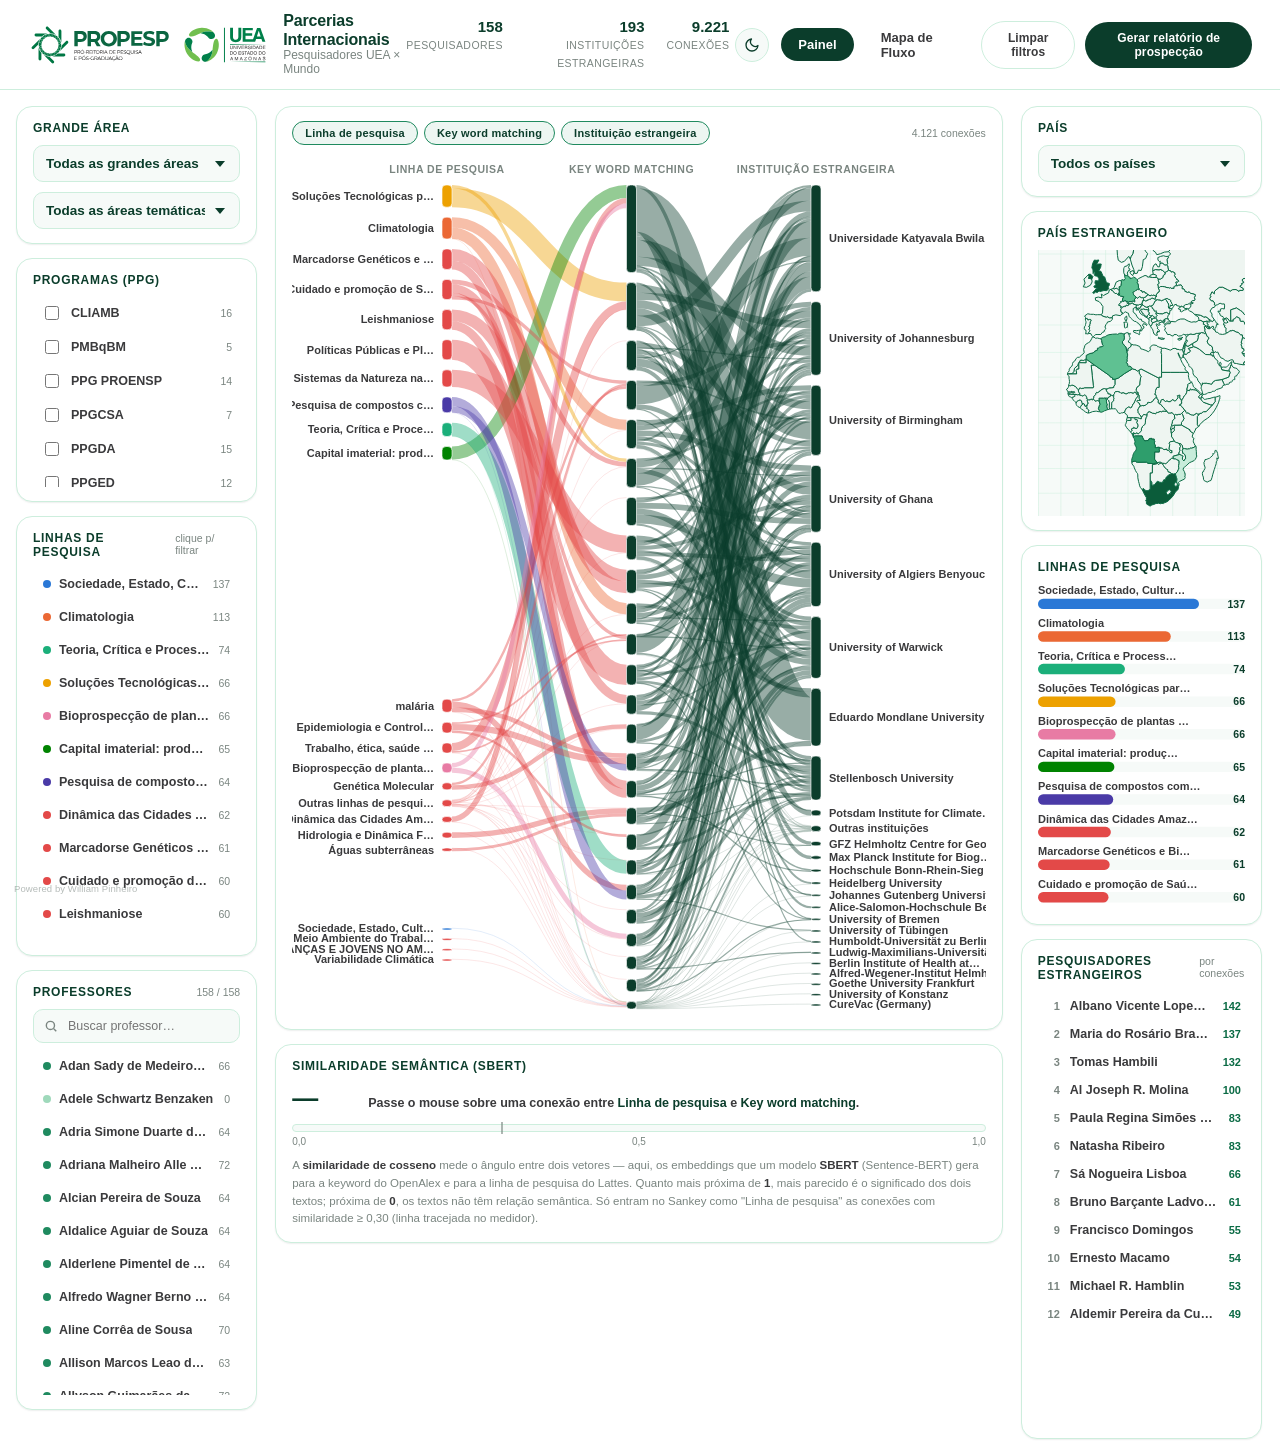
==== docs/index.html @ 42481f4f "Fix report generation popup blocking and UK country map highlighting The report button opened its ta" ====
<!doctype html>
<html lang="pt-BR">
<head>
<meta charset="utf-8" />
<meta name="viewport" content="width=device-width, initial-scale=1" />
<script>(function(){var t=localStorage.getItem('gerbras-theme');if(t==='dark'||t==='light')document.documentElement.setAttribute('data-theme',t);})();</script>
<title>PROPESP · Parcerias Internacionais UEA</title>
<link rel="stylesheet" href="css/style.css?v=12" />
</head>
<body>

<header class="topbar">
  <div class="topbar__brand">
    <img src="image/propespuea.svg" alt="PROPESP UEA" class="topbar__logo" />
    <div class="topbar__title">
      <strong>Parcerias Internacionais</strong>
      <span>Pesquisadores UEA × Mundo</span>
    </div>
  </div>

  <div class="topbar__stats" id="topbar-stats"></div>

  <nav class="topbar__nav">
    <button type="button" id="theme-toggle" class="theme-toggle" aria-label="Alternar tema">
      <svg class="icon-sun" viewBox="0 0 24 24" fill="none" stroke="currentColor" stroke-width="2" stroke-linecap="round"><circle cx="12" cy="12" r="4"/><path d="M12 2v2M12 20v2M4.93 4.93l1.41 1.41M17.66 17.66l1.41 1.41M2 12h2M20 12h2M4.93 19.07l1.41-1.41M17.66 6.34l1.41-1.41"/></svg>
      <svg class="icon-moon" viewBox="0 0 24 24" fill="none" stroke="currentColor" stroke-width="2" stroke-linecap="round" stroke-linejoin="round"><path d="M21 12.79A9 9 0 1111.21 3 7 7 0 0021 12.79z"/></svg>
    </button>
    <a href="index.html" class="topbar__link is-active">Painel</a>
    <a href="flowmap.html" class="topbar__link">Mapa de Fluxo</a>
    <button class="btn btn--ghost" id="btn-clear-filters" style="margin-left:4px;">Limpar filtros</button>
    <button class="btn" id="btn-report">Gerar relatório de prospecção</button>
  </nav>
</header>

<main class="layout">

  <!-- ===================== Coluna 1 — filtros ===================== -->
  <section class="col col--left">

    <div class="panel">
      <div class="panel__header"><span class="panel__title">Grande Área</span></div>
      <div class="field">
        <select id="filter-grande-area" class="dropdown">
          <option value="">Todas as grandes áreas</option>
        </select>
      </div>
      <div class="field" style="margin-top:10px;">
        <select id="filter-area" class="dropdown">
          <option value="">Todas as áreas temáticas</option>
        </select>
      </div>
    </div>

    <div class="panel">
      <div class="panel__header">
        <span class="panel__title">Programas (PPG)</span>
        <span class="panel__hint" id="ppg-count-hint"></span>
      </div>
      <div class="checklist" id="filter-ppg-list"></div>
    </div>

    <div class="panel panel--grow" style="height:440px;">
      <div class="panel__header">
        <span class="panel__title">Linhas de pesquisa</span>
        <span class="panel__hint">clique p/ filtrar</span>
      </div>
      <div class="panel__body">
        <div class="picklist" id="linhas-list"></div>
      </div>
    </div>

    <div class="panel panel--grow" style="height:440px;">
      <div class="panel__header">
        <span class="panel__title">Professores</span>
        <span class="panel__hint" id="prof-count-hint"></span>
      </div>
      <div class="panel__body">
        <div class="search-box">
          <svg width="14" height="14" viewBox="0 0 24 24" fill="none" stroke="currentColor" stroke-width="2.4"><circle cx="11" cy="11" r="7"/><path d="M21 21l-4.3-4.3"/></svg>
          <input type="text" id="prof-search" placeholder="Buscar professor…" />
        </div>
        <div class="picklist" id="prof-list"></div>
      </div>
    </div>

  </section>

  <!-- ===================== Coluna 2 — Sankey ===================== -->
  <section class="col col--center">
    <div class="panel panel--grow">
      <div class="panel__header">
        <div class="sankey-toolbar" id="sankey-col-toggles"></div>
        <span class="panel__hint" id="sankey-hint"></span>
      </div>
      <div class="panel__body" id="sankey-chart"></div>
    </div>

    <div class="panel" id="sbert-card">
      <div class="panel__header">
        <span class="panel__title">Similaridade semântica (SBERT)</span>
        <span class="panel__hint" id="sbert-hint"></span>
      </div>
      <div class="sbert-body">
        <div class="sbert-readout">
          <div class="sbert-score" id="sbert-score">—</div>
          <div class="sbert-pair" id="sbert-pair">Passe o mouse sobre uma conexão entre Linha de pesquisa e Key word matching.</div>
        </div>
        <div class="sbert-gauge">
          <div class="sbert-gauge__track">
            <div class="sbert-gauge__fill" id="sbert-fill"></div>
            <div class="sbert-gauge__threshold" title="Limiar mínimo usado no matching (0,30)"></div>
          </div>
          <div class="sbert-gauge__scale"><span>0,0</span><span>0,5</span><span>1,0</span></div>
        </div>
        <p class="sbert-desc">
          A <b>similaridade de cosseno</b> mede o ângulo entre dois vetores — aqui, os
          embeddings que um modelo <b>SBERT</b> (Sentence-BERT) gera para a keyword do
          OpenAlex e para a linha de pesquisa do Lattes. Quanto mais próxima de
          <b>1</b>, mais parecido é o significado dos dois textos; próxima de <b>0</b>,
          os textos não têm relação semântica. Só entram no Sankey como "Linha de
          pesquisa" as conexões com similaridade ≥ 0,30 (linha tracejada no medidor).
        </p>
      </div>
    </div>
  </section>

  <!-- ===================== Coluna 3 — visão geral ===================== -->
  <section class="col col--right">

    <div class="panel">
      <div class="panel__header"><span class="panel__title">País</span></div>
      <div class="field">
        <select id="filter-pais" class="dropdown">
          <option value="">Todos os países</option>
        </select>
      </div>
    </div>

    <div class="panel" style="height:320px; display:flex; flex-direction:column;">
      <div class="panel__header"><span class="panel__title">País estrangeiro</span></div>
      <div class="panel__body" id="map-chart" style="flex:1; min-height:0;"></div>
    </div>

    <div class="panel" style="height:380px; display:flex; flex-direction:column;">
      <div class="panel__header"><span class="panel__title">Linhas de pesquisa</span></div>
      <div class="panel__body" id="bar-chart" style="flex:1; min-height:0;"></div>
    </div>

    <div class="panel panel--grow" style="height:500px;">
      <div class="panel__header">
        <span class="panel__title">Pesquisadores estrangeiros</span>
        <span class="panel__hint">por conexões</span>
      </div>
      <div class="panel__body" id="foreign-ranking"></div>
    </div>

  </section>

</main>

<footer class="site-credit">Powered by William Pinheiro</footer>

<script src="lib/d3.v7.min.js"></script>
<script src="lib/d3-sankey.min.js"></script>
<script src="lib/topojson-client.min.js"></script>
<script src="js/common.js?v=12"></script>
<script src="js/charts.js?v=13"></script>
<script src="js/report.js?v=13"></script>
<script src="js/page1.js?v=13"></script>
</body>
</html>
---- docs/css/style.css ----
/* ==========================================================================
   GERBRAS · Design system — estética clara, bordas finas verdes, motion Apple
   ========================================================================== */

:root {
  color-scheme: light;

  /* superfícies */
  --surface-page: #ffffff;
  --surface-panel: #ffffff;
  --surface-alt: #f6faf8;
  --surface-hover: #eef8f2;

  /* tinta / texto */
  --ink-primary: #0b3d2b;      /* verde escuro — títulos, valores em destaque */
  --ink-secondary: #3a3a3c;    /* cinza escuro — corpo de texto */
  --ink-muted: #7a8580;        /* cinza médio — legendas, eixos, metadados */
  --ink-on-accent: #ffffff;

  /* bordas */
  --border-hairline: #cdeedd;  /* verde claro, fino */
  --border-strong: #9fd9bb;

  /* acento interativo */
  --accent: #1f8a5f;
  --accent-strong: #0b6b45;
  --accent-wash: rgba(31, 138, 95, 0.08);

  /* paleta categórica (linhas de pesquisa) — validada scripts/validate_palette.js */
  --cat-1: #2a78d6; /* azul */
  --cat-2: #eb6834; /* laranja */
  --cat-3: #1baf7a; /* água */
  --cat-4: #eda100; /* amarelo */
  --cat-5: #e87ba4; /* magenta */
  --cat-6: #008300; /* verde */
  --cat-7: #4a3aa7; /* violeta */
  --cat-8: #e34948; /* vermelho — reservado p/ bucket "Outras" */

  /* geometria */
  --radius-sm: 10px;
  --radius-md: 16px;
  --radius-lg: 22px;
  --radius-pill: 999px;

  /* sombra sutil */
  --shadow-sm: 0 1px 2px rgba(11, 61, 43, 0.05), 0 1px 1px rgba(11, 61, 43, 0.03);
  --shadow-md: 0 8px 24px rgba(11, 61, 43, 0.08);
  --shadow-lift: 0 12px 32px rgba(11, 61, 43, 0.14);

  /* motion — curva estilo Apple */
  --ease: cubic-bezier(0.32, 0.72, 0, 1);
  --dur-fast: 160ms;
  --dur-mid: 280ms;
  --dur-slow: 480ms;

  --font: -apple-system, BlinkMacSystemFont, "SF Pro Display", "SF Pro Text",
    "Segoe UI", "Helvetica Neue", Arial, sans-serif;

  --topbar-h: 10vh;

  /* mapas/gráficos — cromo neutro (lido pelo JS via getComputedStyle) */
  --chart-map-fill: #eef5f1;
  --chart-map-border: #0b6b45; /* alto contraste c/ o fill p/ projeção (datashow) */
  --chart-node-neutral: #0b3d2b;
  --chart-seq-1: #eaf7f0; --chart-seq-2: #c7ecda; --chart-seq-3: #96dab9;
  --chart-seq-4: #5fc192; --chart-seq-5: #2e9e6c; --chart-seq-6: #0f7a4d; --chart-seq-7: #0b5c3a;

  --topbar-bg: rgba(255, 255, 255, 0.9);
}

/* ---------- tema escuro: alta legibilidade, mesmos tokens ---------- */
@media (prefers-color-scheme: dark) {
  :root:not([data-theme="light"]) {
    color-scheme: dark;
    --surface-page: #0a100c;
    --surface-panel: #101712;
    --surface-alt: #171f1a;
    --surface-hover: #1e2921;

    --ink-primary: #7fe8ab;
    --ink-secondary: #e7ebe8;
    --ink-muted: #93a196;
    --ink-on-accent: #06120a;

    --border-hairline: #24352b;
    --border-strong: #3a5a45;

    --accent: #34d399;
    --accent-strong: #6ee7b8;
    --accent-wash: rgba(52, 211, 153, 0.16);

    --cat-1: #3987e5; --cat-2: #d95926; --cat-3: #199e70; --cat-4: #c98500;
    --cat-5: #d55181; --cat-6: #14a814; --cat-7: #9085e9; --cat-8: #e66767;

    --shadow-sm: 0 1px 2px rgba(0, 0, 0, 0.5), 0 1px 1px rgba(0, 0, 0, 0.35);
    --shadow-md: 0 8px 24px rgba(0, 0, 0, 0.55);
    --shadow-lift: 0 12px 36px rgba(0, 0, 0, 0.65);

    --chart-map-fill: #1c2620;
    --chart-map-border: #6ee7b8; /* alto contraste c/ o fill p/ projeção (datashow) */
    --chart-node-neutral: #e7ebe8;
    --chart-seq-1: #142a20; --chart-seq-2: #164028; --chart-seq-3: #185c34;
    --chart-seq-4: #1c7d40; --chart-seq-5: #26a352; --chart-seq-6: #4bc873; --chart-seq-7: #8de6a5;

    --topbar-bg: rgba(10, 16, 12, 0.86);
  }
}
:root[data-theme="dark"] {
  color-scheme: dark;
  --surface-page: #0a100c;
  --surface-panel: #101712;
  --surface-alt: #171f1a;
  --surface-hover: #1e2921;

  --ink-primary: #7fe8ab;
  --ink-secondary: #e7ebe8;
  --ink-muted: #93a196;
  --ink-on-accent: #06120a;

  --border-hairline: #24352b;
  --border-strong: #3a5a45;

  --accent: #34d399;
  --accent-strong: #6ee7b8;
  --accent-wash: rgba(52, 211, 153, 0.16);

  --cat-1: #3987e5; --cat-2: #d95926; --cat-3: #199e70; --cat-4: #c98500;
  --cat-5: #d55181; --cat-6: #14a814; --cat-7: #9085e9; --cat-8: #e66767;

  --shadow-sm: 0 1px 2px rgba(0, 0, 0, 0.5), 0 1px 1px rgba(0, 0, 0, 0.35);
  --shadow-md: 0 8px 24px rgba(0, 0, 0, 0.55);
  --shadow-lift: 0 12px 36px rgba(0, 0, 0, 0.65);

  --chart-map-fill: #1c2620;
  --chart-map-border: #6ee7b8; /* alto contraste c/ o fill p/ projeção (datashow) */
  --chart-node-neutral: #e7ebe8;
  --chart-seq-1: #142a20; --chart-seq-2: #164028; --chart-seq-3: #185c34;
  --chart-seq-4: #1c7d40; --chart-seq-5: #26a352; --chart-seq-6: #4bc873; --chart-seq-7: #8de6a5;

  --topbar-bg: rgba(10, 16, 12, 0.86);
}

* { box-sizing: border-box; }

html, body {
  margin: 0;
  padding: 0;
  min-height: 100%;
  background: var(--surface-page);
  color: var(--ink-secondary);
  font-family: var(--font);
  -webkit-font-smoothing: antialiased;
  overflow-y: auto;
  overflow-x: hidden;
}

::selection { background: var(--accent-wash); color: var(--ink-primary); }

/* ---------- scrollbars finas, discretas ---------- */
* { scrollbar-width: thin; scrollbar-color: var(--border-strong) transparent; }
*::-webkit-scrollbar { width: 6px; height: 6px; }
*::-webkit-scrollbar-thumb { background: var(--border-strong); border-radius: var(--radius-pill); }
*::-webkit-scrollbar-track { background: transparent; }

/* ==========================================================================
   Barra superior
   ========================================================================== */
.topbar {
  height: var(--topbar-h);
  min-height: 56px;
  display: flex;
  align-items: center;
  justify-content: space-between;
  padding: 0 28px;
  background: var(--topbar-bg);
  backdrop-filter: saturate(180%) blur(14px);
  border-bottom: 1px solid var(--border-hairline);
  position: relative;
  z-index: 20;
}

.topbar__brand { display: flex; align-items: center; gap: 14px; }
.topbar__logo { height: calc(var(--topbar-h) * 0.6); max-height: 44px; width: auto; display: block; }
.topbar__title { display: flex; flex-direction: column; line-height: 1.15; }
.topbar__title strong { color: var(--ink-primary); font-size: 16px; font-weight: 700; letter-spacing: -0.01em; }
.topbar__title span { color: var(--ink-muted); font-size: 12px; font-weight: 500; }

.site-credit {
  position: fixed; left: 14px; bottom: 6px; z-index: 5;
  font-size: 9.5px; font-weight: 500; color: var(--ink-muted);
  opacity: 0.55; letter-spacing: 0.01em; pointer-events: none;
}

.topbar__nav { display: flex; align-items: center; gap: 10px; }
.topbar__link {
  font-size: 13px; font-weight: 600; color: var(--ink-secondary);
  text-decoration: none; padding: 8px 16px; border-radius: var(--radius-pill);
  border: 1px solid transparent; transition: all var(--dur-fast) var(--ease);
}
.topbar__link:hover { background: var(--surface-hover); border-color: var(--border-hairline); }
.topbar__link.is-active { background: var(--ink-primary); color: var(--ink-on-accent); }

.topbar__stats { display: flex; gap: 22px; margin-right: 6px; }
.topbar__stat { text-align: right; line-height: 1.1; }
.topbar__stat b { display: block; font-size: 15px; color: var(--ink-primary); font-variant-numeric: tabular-nums; }
.topbar__stat small { font-size: 10.5px; color: var(--ink-muted); text-transform: uppercase; letter-spacing: 0.04em; }

.theme-toggle {
  display: flex; align-items: center; justify-content: center;
  width: 34px; height: 34px; flex: none; margin-right: 2px;
  border-radius: 50%; border: 1px solid var(--border-hairline);
  background: var(--surface-alt); color: var(--ink-primary);
  cursor: pointer; transition: all var(--dur-fast) var(--ease);
}
.theme-toggle:hover { background: var(--surface-hover); border-color: var(--border-strong); transform: translateY(-1px); }
.theme-toggle svg { width: 16px; height: 16px; }
/* o JS sempre define data-theme explicitamente em <html>, então só
   precisamos alternar os ícones por esse atributo */
.theme-toggle .icon-sun { display: none; }
.theme-toggle .icon-moon { display: block; }
:root[data-theme="dark"] .theme-toggle .icon-sun { display: block; }
:root[data-theme="dark"] .theme-toggle .icon-moon { display: none; }

/* ==========================================================================
   Layout de colunas — página 1
   ========================================================================== */
.layout {
  min-height: calc(100vh - var(--topbar-h));
  display: grid;
  grid-template-columns: 20fr 60fr 20fr;
  gap: 16px;
  padding: 16px;
  align-items: start;
}

/* a página inteira rola (não cada coluna isolada) — os painéis têm altura
   fixa (ver #sankey-chart, .chart-fixed etc.) para não ficar espremendo o
   gráfico conforme o tamanho da tela; o que sobra vira scroll da página. */
.col { min-width: 0; display: flex; flex-direction: column; gap: 14px; overflow: visible; padding-right: 2px; }
.col--center { overflow: visible; }

/* ==========================================================================
   Cartões / painéis
   ========================================================================== */
.panel {
  background: var(--surface-panel);
  border: 1px solid var(--border-hairline);
  border-radius: var(--radius-md);
  box-shadow: var(--shadow-sm);
  padding: 14px 16px;
  transition: box-shadow var(--dur-mid) var(--ease), transform var(--dur-mid) var(--ease), border-color var(--dur-mid) var(--ease);
}
.panel:hover { box-shadow: var(--shadow-md); border-color: var(--border-strong); }

.panel--flush { padding: 0; overflow: hidden; }
.panel--grow { flex: 1 1 auto; min-height: 0; display: flex; flex-direction: column; }

.panel__header {
  display: flex; align-items: baseline; justify-content: space-between;
  margin-bottom: 10px;
}
.panel__title {
  font-size: 12px; font-weight: 700; color: var(--ink-primary);
  text-transform: uppercase; letter-spacing: 0.06em;
}
.panel__hint { font-size: 10.5px; color: var(--ink-muted); }
.panel__body {
  flex: 1 1 auto; min-height: 0; overflow-y: auto; overflow-x: hidden;
  display: flex; flex-direction: column;
}

/* ==========================================================================
   Filtros
   ========================================================================== */
.field { display: flex; flex-direction: column; gap: 6px; }
.field label {
  font-size: 11px; font-weight: 700; color: var(--ink-muted);
  text-transform: uppercase; letter-spacing: 0.05em;
}

select.dropdown {
  appearance: none; -webkit-appearance: none;
  width: 100%; padding: 10px 34px 10px 12px;
  font-family: var(--font); font-size: 13.5px; font-weight: 600; color: var(--ink-primary);
  background: var(--surface-alt) url('data:image/svg+xml;utf8,<svg xmlns="http://www.w3.org/2000/svg" width="10" height="6"><path d="M0 0l5 6 5-6z" fill="%230b3d2b"/></svg>') no-repeat right 14px center;
  border: 1px solid var(--border-hairline); border-radius: var(--radius-sm);
  cursor: pointer; transition: all var(--dur-fast) var(--ease);
}
select.dropdown:hover { border-color: var(--border-strong); background-color: var(--surface-hover); }
select.dropdown:focus { outline: none; border-color: var(--accent); box-shadow: 0 0 0 3px var(--accent-wash); }

.checklist { display: flex; flex-direction: column; gap: 2px; max-height: 190px; overflow-y: auto; }
.checkrow {
  display: flex; align-items: center; gap: 9px; padding: 6px 8px;
  border-radius: var(--radius-sm); cursor: pointer; user-select: none;
  transition: background var(--dur-fast) var(--ease);
}
.checkrow:hover { background: var(--surface-hover); }
.checkrow input { accent-color: var(--accent); width: 14px; height: 14px; cursor: pointer; }
.checkrow span { font-size: 12.5px; font-weight: 600; color: var(--ink-secondary); }
.checkrow small { margin-left: auto; font-size: 10.5px; color: var(--ink-muted); font-variant-numeric: tabular-nums; }

/* listas selecionáveis (linhas de pesquisa / professores) */
.picklist { display: flex; flex-direction: column; gap: 3px; flex: 1 1 auto; min-height: 0; overflow-y: auto; }
.pickrow {
  display: flex; align-items: center; gap: 8px; padding: 7px 9px;
  border-radius: var(--radius-sm); cursor: pointer; border: 1px solid transparent;
  transition: all var(--dur-fast) var(--ease);
}
.pickrow:hover { background: var(--surface-hover); }
.pickrow.is-active { background: var(--accent-wash); border-color: var(--border-strong); }
.pickrow .dot { width: 8px; height: 8px; border-radius: 50%; flex: none; background: var(--border-strong); }
.pickrow .label { font-size: 12.5px; font-weight: 600; color: var(--ink-secondary); overflow: hidden; text-overflow: ellipsis; white-space: nowrap; }
.pickrow.is-active .label { color: var(--ink-primary); }
.pickrow .count { margin-left: auto; font-size: 10.5px; color: var(--ink-muted); font-variant-numeric: tabular-nums; }

.rank { display: flex; align-items: center; gap: 10px; padding: 7px 4px; border-radius: var(--radius-sm); transition: background var(--dur-fast) var(--ease); cursor: pointer; }
.rank:hover { background: var(--surface-hover); }
.rank__pos { width: 18px; font-size: 11px; font-weight: 800; color: var(--ink-muted); text-align: right; }
.rank__name { flex: 1; font-size: 12.5px; font-weight: 600; color: var(--ink-secondary); overflow: hidden; text-overflow: ellipsis; white-space: nowrap; }
.rank__val { font-size: 11px; font-weight: 700; color: var(--accent-strong); font-variant-numeric: tabular-nums; }

.search-box {
  display: flex; align-items: center; gap: 8px; flex: none;
  background: var(--surface-alt); border: 1px solid var(--border-hairline);
  border-radius: var(--radius-sm); padding: 8px 10px; margin-bottom: 8px;
  transition: all var(--dur-fast) var(--ease);
}
.search-box:focus-within { border-color: var(--accent); box-shadow: 0 0 0 3px var(--accent-wash); }
.search-box input { border: none; outline: none; background: transparent; font-family: var(--font); font-size: 12.5px; color: var(--ink-primary); width: 100%; }
.search-box svg { flex: none; color: var(--ink-muted); }

/* botão limpar filtros */
.btn {
  font-family: var(--font); font-size: 12px; font-weight: 700; letter-spacing: 0.01em;
  color: var(--ink-on-accent); background: var(--ink-primary);
  border: none; border-radius: var(--radius-pill); padding: 9px 16px;
  cursor: pointer; transition: all var(--dur-fast) var(--ease);
}
.btn:hover { background: var(--accent-strong); transform: translateY(-1px); box-shadow: var(--shadow-md); }
.btn:active { transform: translateY(0); }
.btn--ghost { background: transparent; color: var(--ink-secondary); border: 1px solid var(--border-hairline); }
.btn--ghost:hover { background: var(--surface-hover); color: var(--ink-primary); border-color: var(--border-strong); box-shadow: none; }

/* ==========================================================================
   Tipografia utilitária
   ========================================================================== */
h1, h2, h3 { color: var(--ink-primary); margin: 0; font-weight: 700; letter-spacing: -0.01em; }
.text-xs { font-size: 10.5px; }
.text-sm { font-size: 12.5px; }
.text-md { font-size: 14px; }
.text-lg { font-size: 18px; }
.text-xl { font-size: 26px; }
.muted { color: var(--ink-muted); }
.strong { color: var(--ink-primary); font-weight: 700; }

.empty-hint { font-size: 12px; color: var(--ink-muted); padding: 14px 4px; text-align: center; }

/* ==========================================================================
   Tooltip global (usado pelos gráficos D3)
   ========================================================================== */
.viz-tooltip {
  position: fixed; pointer-events: none; z-index: 999;
  background: var(--ink-primary); color: #fff;
  font-family: var(--font); font-size: 12px; font-weight: 500;
  padding: 8px 11px; border-radius: 10px; box-shadow: var(--shadow-lift);
  opacity: 0; transform: translate(-50%, calc(-100% - 10px)) scale(0.96);
  transition: opacity var(--dur-fast) var(--ease), transform var(--dur-fast) var(--ease);
  max-width: 240px; line-height: 1.4;
}
.viz-tooltip.is-visible { opacity: 1; transform: translate(-50%, calc(-100% - 14px)) scale(1); }
.viz-tooltip b { color: #bdf0d6; }

/* ==========================================================================
   Sankey
   ========================================================================== */
/* altura fixa e generosa — não encolhe conforme o tamanho da tela; o que
   não couber vira scroll da página (ver .layout/.col acima) */
#sankey-chart { width: 100%; height: 860px; }
.sankey-node rect { stroke: rgba(255,255,255,0.6); stroke-width: 1px; rx: 4px; transition: opacity var(--dur-fast) var(--ease); }
.sankey-node text { font-family: var(--font); font-size: 11px; font-weight: 600; fill: var(--ink-secondary); }
.sankey-node.is-dim rect { opacity: 0.15; }
.sankey-node.is-dim text { opacity: 0.25; }
.sankey-node.is-selected rect { stroke: var(--ink-primary); stroke-width: 2.5px; }
.sankey-node.is-selected text { font-weight: 800; fill: var(--ink-primary); }
.sankey-link { fill: none; transition: opacity var(--dur-fast) var(--ease), stroke-width var(--dur-fast) var(--ease); cursor: pointer; }
.sankey-link.is-dim { opacity: 0.06; }
.sankey-link:hover { opacity: 0.95 !important; }
.sankey-col-title {
  font-family: var(--font); font-size: 10.5px; font-weight: 700; letter-spacing: 0.05em;
  text-transform: uppercase; fill: var(--ink-muted);
}

/* botões de ativar/desativar cada coluna do Sankey */
.sankey-toolbar { display: flex; align-items: center; gap: 6px; flex-wrap: wrap; }
.col-toggle {
  font-family: var(--font); font-size: 11px; font-weight: 700; letter-spacing: 0.02em;
  color: var(--ink-secondary); background: var(--surface-alt);
  border: 1px solid var(--border-hairline); border-radius: var(--radius-pill);
  padding: 5px 12px; cursor: pointer; transition: all var(--dur-fast) var(--ease);
}
.col-toggle:hover { border-color: var(--border-strong); color: var(--ink-primary); }
.col-toggle.is-active { background: var(--accent-wash); border-color: var(--accent); color: var(--ink-primary); }
.col-toggle.is-off { opacity: 0.55; text-decoration: line-through; }

/* card dinâmico de similaridade de cosseno (SBERT), abaixo do Sankey */
#sbert-card { flex: none; }
.sbert-body { display: flex; flex-direction: column; gap: 10px; }
.sbert-readout { display: flex; align-items: baseline; gap: 12px; }
.sbert-score {
  font-size: 26px; font-weight: 800; color: var(--ink-primary);
  font-variant-numeric: tabular-nums; min-width: 64px;
  transition: color var(--dur-fast) var(--ease);
}
.sbert-pair { font-size: 12.5px; font-weight: 600; color: var(--ink-secondary); line-height: 1.4; }
.sbert-pair b { color: var(--ink-primary); }
.sbert-gauge__track {
  position: relative; height: 8px; border-radius: var(--radius-pill);
  background: var(--surface-alt); border: 1px solid var(--border-hairline); overflow: visible;
}
.sbert-gauge__fill {
  height: 100%; width: 0%; border-radius: var(--radius-pill);
  background: var(--accent-strong); transition: width var(--dur-mid) var(--ease);
}
.sbert-gauge__threshold {
  position: absolute; top: -3px; bottom: -3px; left: 30%;
  width: 2px; background: var(--ink-muted); opacity: 0.6;
}
.sbert-gauge__scale {
  display: flex; justify-content: space-between; margin-top: 4px;
  font-size: 10px; color: var(--ink-muted); font-variant-numeric: tabular-nums;
}
.sbert-desc { font-size: 11.5px; line-height: 1.55; color: var(--ink-muted); margin: 0; }
.sbert-desc b { color: var(--ink-secondary); }

/* ==========================================================================
   Word cloud / mapa / barras
   ========================================================================== */
#map-chart, #bar-chart { width: 100%; height: 100%; }

.map-country { transition: fill var(--dur-mid) var(--ease); cursor: pointer; }
.map-sphere { fill: var(--surface-alt); }
.map-graticule { fill: none; stroke: var(--border-hairline); stroke-width: 0.5px; }
.map-pin { transition: r var(--dur-fast) var(--ease); cursor: pointer; }

.bar-track rect.bg { fill: var(--surface-alt); }
.bar-track rect.fg { transition: width var(--dur-mid) var(--ease); cursor: pointer; }
.bar-label { font-family: var(--font); font-size: 11px; font-weight: 600; fill: var(--ink-secondary); }
.bar-value { font-family: var(--font); font-size: 10.5px; font-weight: 700; fill: var(--ink-primary); font-variant-numeric: tabular-nums; }

/* ==========================================================================
   Página 2 — Flow map
   ========================================================================== */
.flow-page { height: calc(100vh - var(--topbar-h)); padding: 16px; display: flex; flex-direction: column; gap: 14px; }
.flow-hero { display: flex; align-items: flex-end; justify-content: space-between; padding: 0 4px; }
.flow-hero h1 { font-size: 22px; }
.flow-hero p { margin: 4px 0 0; font-size: 13px; color: var(--ink-muted); max-width: 640px; }
.flow-map-wrap { flex: 1 1 auto; min-height: 0; }
#flow-chart { width: 100%; height: 100%; }

.flow-globe { cursor: grab; touch-action: none; }
.flow-globe.is-grabbing { cursor: grabbing; }

.flow-arc { fill: none; cursor: pointer; transition: opacity var(--dur-fast) var(--ease), stroke-width var(--dur-fast) var(--ease); }
.flow-arc.is-dim { opacity: 0.08; }
.flow-dot-origin { fill: var(--ink-primary); }
.flow-dot-dest { cursor: pointer; transition: r var(--dur-fast) var(--ease); }

.flow-legend { display: flex; align-items: center; gap: 18px; padding: 10px 16px; }
.flow-legend__item { display: flex; align-items: center; gap: 7px; font-size: 11.5px; color: var(--ink-secondary); font-weight: 600; }
.flow-legend__swatch { width: 10px; height: 10px; border-radius: 3px; }

/* painel flutuante de detalhes ao clicar um fluxo */
.flow-detail {
  position: fixed; right: 24px; bottom: 24px; width: 320px;
  background: var(--surface-panel); border: 1px solid var(--border-hairline);
  border-radius: var(--radius-lg); box-shadow: var(--shadow-lift);
  padding: 18px; z-index: 30;
  opacity: 0; transform: translateY(16px) scale(0.98); pointer-events: none;
  transition: opacity var(--dur-mid) var(--ease), transform var(--dur-mid) var(--ease);
}
.flow-detail.is-visible { opacity: 1; transform: translateY(0) scale(1); pointer-events: auto; }
.flow-detail h3 { font-size: 15px; margin-bottom: 4px; }
.flow-detail .muted { font-size: 12px; }
.flow-detail .actions { display: flex; gap: 8px; }
.flow-detail .actions .btn { flex: 1; text-align: center; }

.kw-tags { display: flex; flex-wrap: wrap; gap: 6px; }
.kw-tag {
  font-size: 10.5px; font-weight: 700; color: var(--accent-strong);
  background: var(--accent-wash); border-radius: var(--radius-pill); padding: 4px 10px;
}

/* ==========================================================================
   Motion de entrada
   ========================================================================== */
@keyframes rise-in {
  from { opacity: 0; transform: translateY(10px); }
  to { opacity: 1; transform: translateY(0); }
}
.panel, .topbar { animation: rise-in var(--dur-slow) var(--ease) both; }
.col:nth-child(1) .panel:nth-child(1) { animation-delay: 20ms; }
.col:nth-child(1) .panel:nth-child(2) { animation-delay: 60ms; }
.col:nth-child(1) .panel:nth-child(3) { animation-delay: 100ms; }
.col:nth-child(1) .panel:nth-child(4) { animation-delay: 140ms; }
.col:nth-child(2) .panel { animation-delay: 80ms; }
.col:nth-child(3) .panel:nth-child(1) { animation-delay: 100ms; }
.col:nth-child(3) .panel:nth-child(2) { animation-delay: 140ms; }
.col:nth-child(3) .panel:nth-child(3) { animation-delay: 180ms; }
.col:nth-child(3) .panel:nth-child(4) { animation-delay: 220ms; }

/* responsivo simples para telas menores: empilha as 3 colunas em 1 */
@media (max-width: 980px) {
  .layout { grid-template-columns: 1fr; }
}

/* ==========================================================================
   Página 3 — Perfil do pesquisador estrangeiro
   ========================================================================== */
.layout--profile { grid-template-columns: 30fr 40fr 30fr; }

.topbar__back {
  display: flex; align-items: center; gap: 6px;
  font-size: 13px; font-weight: 700; color: var(--ink-secondary);
  text-decoration: none; padding: 8px 14px; border-radius: var(--radius-pill);
  border: 1px solid var(--border-hairline); margin-right: 8px;
  transition: all var(--dur-fast) var(--ease);
}
.topbar__back:hover { background: var(--surface-hover); border-color: var(--border-strong); color: var(--ink-primary); }

.avatar {
  width: 64px; height: 64px; border-radius: 50%;
  display: flex; align-items: center; justify-content: center;
  font-size: 22px; font-weight: 800; color: #fff;
  flex: none;
}

.profile-head { display: flex; align-items: center; gap: 16px; }
.profile-head h1 { font-size: 19px; line-height: 1.25; }
.profile-head .muted { font-size: 12.5px; margin-top: 3px; }

.badge-row { display: flex; flex-wrap: wrap; gap: 7px; margin-top: 12px; }
.badge {
  display: inline-flex; align-items: center; gap: 5px;
  font-size: 11px; font-weight: 700; color: var(--ink-secondary);
  background: var(--surface-alt); border: 1px solid var(--border-hairline);
  border-radius: var(--radius-pill); padding: 5px 11px;
}
.badge a { color: inherit; text-decoration: none; }
.badge--link { color: var(--accent-strong); border-color: var(--border-strong); cursor: pointer; }
.badge--link:hover { background: var(--accent-wash); }

.stat-row { display: flex; gap: 10px; }
.stat-tile {
  flex: 1; background: var(--surface-alt); border: 1px solid var(--border-hairline);
  border-radius: var(--radius-sm); padding: 10px 12px; text-align: center;
}
.stat-tile b { display: block; font-size: 20px; color: var(--ink-primary); font-variant-numeric: tabular-nums; }
.stat-tile small { font-size: 10px; color: var(--ink-muted); text-transform: uppercase; letter-spacing: 0.04em; }

.info-row { display: flex; justify-content: space-between; gap: 10px; padding: 7px 0; border-bottom: 1px solid var(--border-hairline); font-size: 12.5px; }
.info-row:last-child { border-bottom: none; }
.info-row span:first-child { color: var(--ink-muted); font-weight: 600; }
.info-row span:last-child { color: var(--ink-secondary); font-weight: 600; text-align: right; max-width: 60%; }
.info-row a { color: var(--accent-strong); text-decoration: none; }
.info-row a:hover { text-decoration: underline; }

#institution-map { width: 100%; height: 100%; min-height: 140px; }

.pub-card {
  padding: 12px 4px; border-bottom: 1px solid var(--border-hairline);
  transition: background var(--dur-fast) var(--ease);
}
.pub-card:last-child { border-bottom: none; }
.pub-card:hover { background: var(--surface-hover); }
.pub-card__title { font-size: 12.5px; font-weight: 700; color: var(--ink-primary); line-height: 1.4; }
.pub-card__meta { font-size: 11px; color: var(--ink-muted); margin-top: 4px; display: flex; gap: 8px; flex-wrap: wrap; }
.pub-card__meta a { color: var(--accent-strong); text-decoration: none; font-weight: 700; }
.pub-card__meta a:hover { text-decoration: underline; }

.skeleton {
  background: linear-gradient(90deg, var(--surface-alt) 25%, var(--surface-hover) 37%, var(--surface-alt) 63%);
  background-size: 400% 100%; animation: skeleton-wave 1.4s ease infinite;
  border-radius: var(--radius-sm); height: 12px; margin: 6px 0;
}
@keyframes skeleton-wave { 0% { background-position: 100% 50%; } 100% { background-position: 0 50%; } }
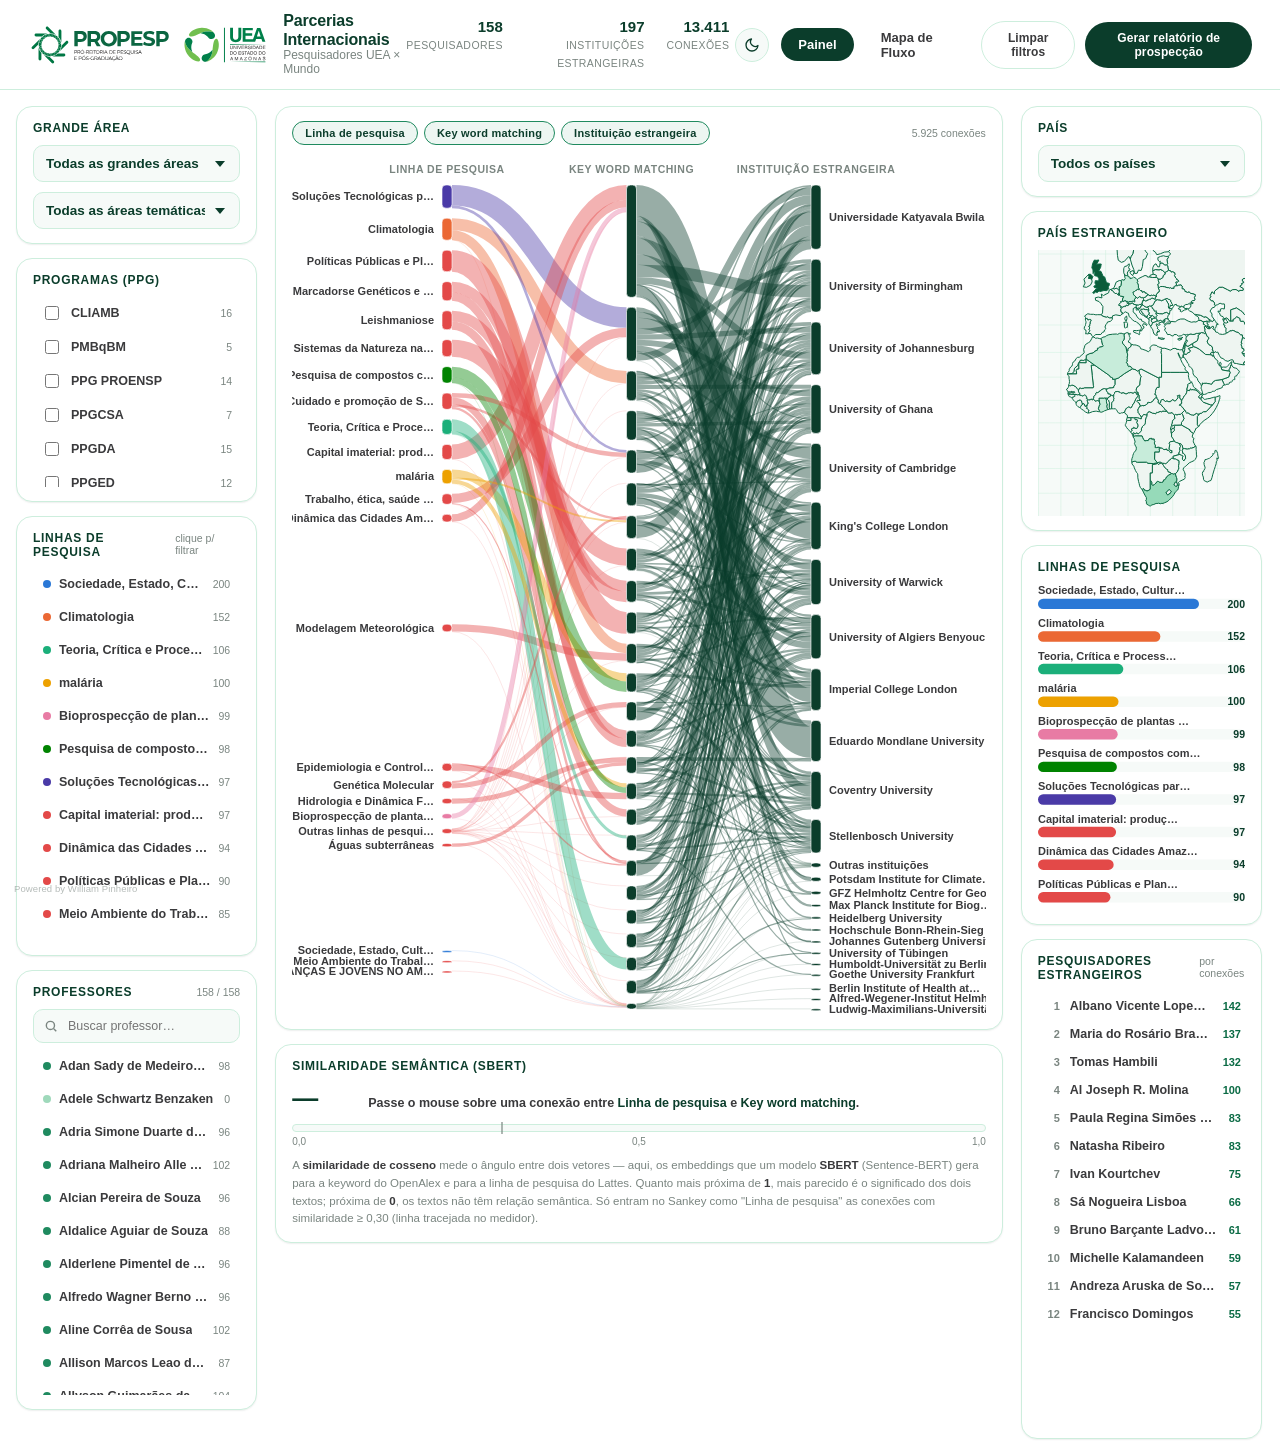
==== commit 5f414051: "Add 3-second hover help tooltips to all dashboard cards and charts Hovering and holding over any car" ====
--- a/docs/index.html
+++ b/docs/index.html
@@ -5,7 +5,7 @@
 <meta name="viewport" content="width=device-width, initial-scale=1" />
 <script>(function(){var t=localStorage.getItem('gerbras-theme');if(t==='dark'||t==='light')document.documentElement.setAttribute('data-theme',t);})();</script>
 <title>PROPESP · Parcerias Internacionais UEA</title>
-<link rel="stylesheet" href="css/style.css?v=12" />
+<link rel="stylesheet" href="css/style.css?v=13" />
 </head>
 <body>
 
@@ -37,7 +37,7 @@
   <!-- ===================== Coluna 1 — filtros ===================== -->
   <section class="col col--left">
 
-    <div class="panel">
+    <div class="panel" data-help="Filtra os pesquisadores da UEA pela grande área e pela área temática (CNPq) cadastradas no Lattes. Escolher uma grande área restringe as opções de área temática logo abaixo.">
       <div class="panel__header"><span class="panel__title">Grande Área</span></div>
       <div class="field">
         <select id="filter-grande-area" class="dropdown">
@@ -51,7 +51,7 @@
       </div>
     </div>
 
-    <div class="panel">
+    <div class="panel" data-help="Filtra os pesquisadores pelo Programa de Pós-Graduação (PPG) da UEA ao qual estão vinculados. O número ao lado de cada item mostra quantos pesquisadores atendem também aos demais filtros ativos.">
       <div class="panel__header">
         <span class="panel__title">Programas (PPG)</span>
         <span class="panel__hint" id="ppg-count-hint"></span>
@@ -59,7 +59,7 @@
       <div class="checklist" id="filter-ppg-list"></div>
     </div>
 
-    <div class="panel panel--grow" style="height:440px;">
+    <div class="panel panel--grow" style="height:440px;" data-help="Lista as linhas de pesquisa (keywords do Lattes) dos pesquisadores da UEA que atendem aos filtros ativos. Clique numa linha para filtrar o painel só por ela — o número ao lado é quantas conexões internacionais aquela linha tem.">
       <div class="panel__header">
         <span class="panel__title">Linhas de pesquisa</span>
         <span class="panel__hint">clique p/ filtrar</span>
@@ -69,7 +69,7 @@
       </div>
     </div>
 
-    <div class="panel panel--grow" style="height:440px;">
+    <div class="panel panel--grow" style="height:440px;" data-help="Lista os pesquisadores da UEA que atendem aos filtros ativos. Busque pelo nome ou clique num professor para focar o painel só nas conexões dele.">
       <div class="panel__header">
         <span class="panel__title">Professores</span>
         <span class="panel__hint" id="prof-count-hint"></span>
@@ -87,7 +87,7 @@
 
   <!-- ===================== Coluna 2 — Sankey ===================== -->
   <section class="col col--center">
-    <div class="panel panel--grow">
+    <div class="panel panel--grow" data-help="Diagrama de fluxo (Sankey): liga a linha de pesquisa do pesquisador da UEA à keyword do OpenAlex que gerou o match e, desta, à instituição estrangeira onde foi encontrado um pesquisador com pesquisa semelhante. A espessura de cada faixa é proporcional ao número de conexões; passe o mouse sobre uma faixa para ver o valor exato.">
       <div class="panel__header">
         <div class="sankey-toolbar" id="sankey-col-toggles"></div>
         <span class="panel__hint" id="sankey-hint"></span>
@@ -95,7 +95,7 @@
       <div class="panel__body" id="sankey-chart"></div>
     </div>
 
-    <div class="panel" id="sbert-card">
+    <div class="panel" id="sbert-card" data-help="Mede, de 0 a 1, o quão parecido é o significado entre a keyword do OpenAlex e a linha de pesquisa do Lattes, usando um modelo de linguagem (SBERT). Passe o mouse sobre uma faixa do Sankey acima (entre Linha de pesquisa e Key word matching) para ver o valor de um par específico aqui.">
       <div class="panel__header">
         <span class="panel__title">Similaridade semântica (SBERT)</span>
         <span class="panel__hint" id="sbert-hint"></span>
@@ -127,7 +127,7 @@
   <!-- ===================== Coluna 3 — visão geral ===================== -->
   <section class="col col--right">
 
-    <div class="panel">
+    <div class="panel" data-help="Filtra as conexões pelo país de destino da instituição estrangeira.">
       <div class="panel__header"><span class="panel__title">País</span></div>
       <div class="field">
         <select id="filter-pais" class="dropdown">
@@ -136,17 +136,17 @@
       </div>
     </div>
 
-    <div class="panel" style="height:320px; display:flex; flex-direction:column;">
+    <div class="panel" style="height:320px; display:flex; flex-direction:column;" data-help="Mapa de calor: quanto mais escura a cor de um país, mais conexões (matches) a UEA tem com instituições localizadas lá, considerando os filtros ativos. Passe o mouse sobre um país para ver o número exato.">
       <div class="panel__header"><span class="panel__title">País estrangeiro</span></div>
       <div class="panel__body" id="map-chart" style="flex:1; min-height:0;"></div>
     </div>
 
-    <div class="panel" style="height:380px; display:flex; flex-direction:column;">
+    <div class="panel" style="height:380px; display:flex; flex-direction:column;" data-help="Ranking das linhas de pesquisa mais frequentes entre as conexões filtradas no momento, com a contagem de conexões de cada uma.">
       <div class="panel__header"><span class="panel__title">Linhas de pesquisa</span></div>
       <div class="panel__body" id="bar-chart" style="flex:1; min-height:0;"></div>
     </div>
 
-    <div class="panel panel--grow" style="height:500px;">
+    <div class="panel panel--grow" style="height:500px;" data-help="Ranking dos pesquisadores estrangeiros com mais conexões (matches) com professores da UEA, considerando os filtros ativos. Clique num nome para abrir o perfil completo daquele pesquisador.">
       <div class="panel__header">
         <span class="panel__title">Pesquisadores estrangeiros</span>
         <span class="panel__hint">por conexões</span>
@@ -163,9 +163,9 @@
 <script src="lib/d3.v7.min.js"></script>
 <script src="lib/d3-sankey.min.js"></script>
 <script src="lib/topojson-client.min.js"></script>
-<script src="js/common.js?v=12"></script>
+<script src="js/common.js?v=13"></script>
 <script src="js/charts.js?v=13"></script>
 <script src="js/report.js?v=13"></script>
-<script src="js/page1.js?v=13"></script>
+<script src="js/page1.js?v=14"></script>
 </body>
 </html>
--- a/docs/css/style.css
+++ b/docs/css/style.css
@@ -370,6 +370,25 @@
 }
 .viz-tooltip.is-visible { opacity: 1; transform: translate(-50%, calc(-100% - 14px)) scale(1); }
 .viz-tooltip b { color: #bdf0d6; }
+
+/* ==========================================================================
+   Tooltip de ajuda (hover parado por 3s sobre um card/gráfico — ver
+   initHelpTooltips em common.js). Visual deliberadamente diferente do
+   .viz-tooltip acima (borda de destaque à esquerda, fundo claro) pra não
+   ser confundido com o tooltip de dados dos gráficos.
+   ========================================================================== */
+.help-tooltip {
+  position: fixed; pointer-events: none; z-index: 1000;
+  max-width: 260px;
+  background: var(--surface-panel); color: var(--ink-secondary);
+  border: 1px solid var(--border-strong); border-left: 3px solid var(--accent);
+  border-radius: var(--radius-sm); box-shadow: var(--shadow-lift);
+  padding: 10px 13px;
+  font-family: var(--font); font-size: 12px; font-weight: 500; line-height: 1.45;
+  opacity: 0; transform: translateY(4px) scale(0.98);
+  transition: opacity var(--dur-fast) var(--ease), transform var(--dur-fast) var(--ease);
+}
+.help-tooltip.is-visible { opacity: 1; transform: translateY(0) scale(1); }
 
 /* ==========================================================================
    Sankey
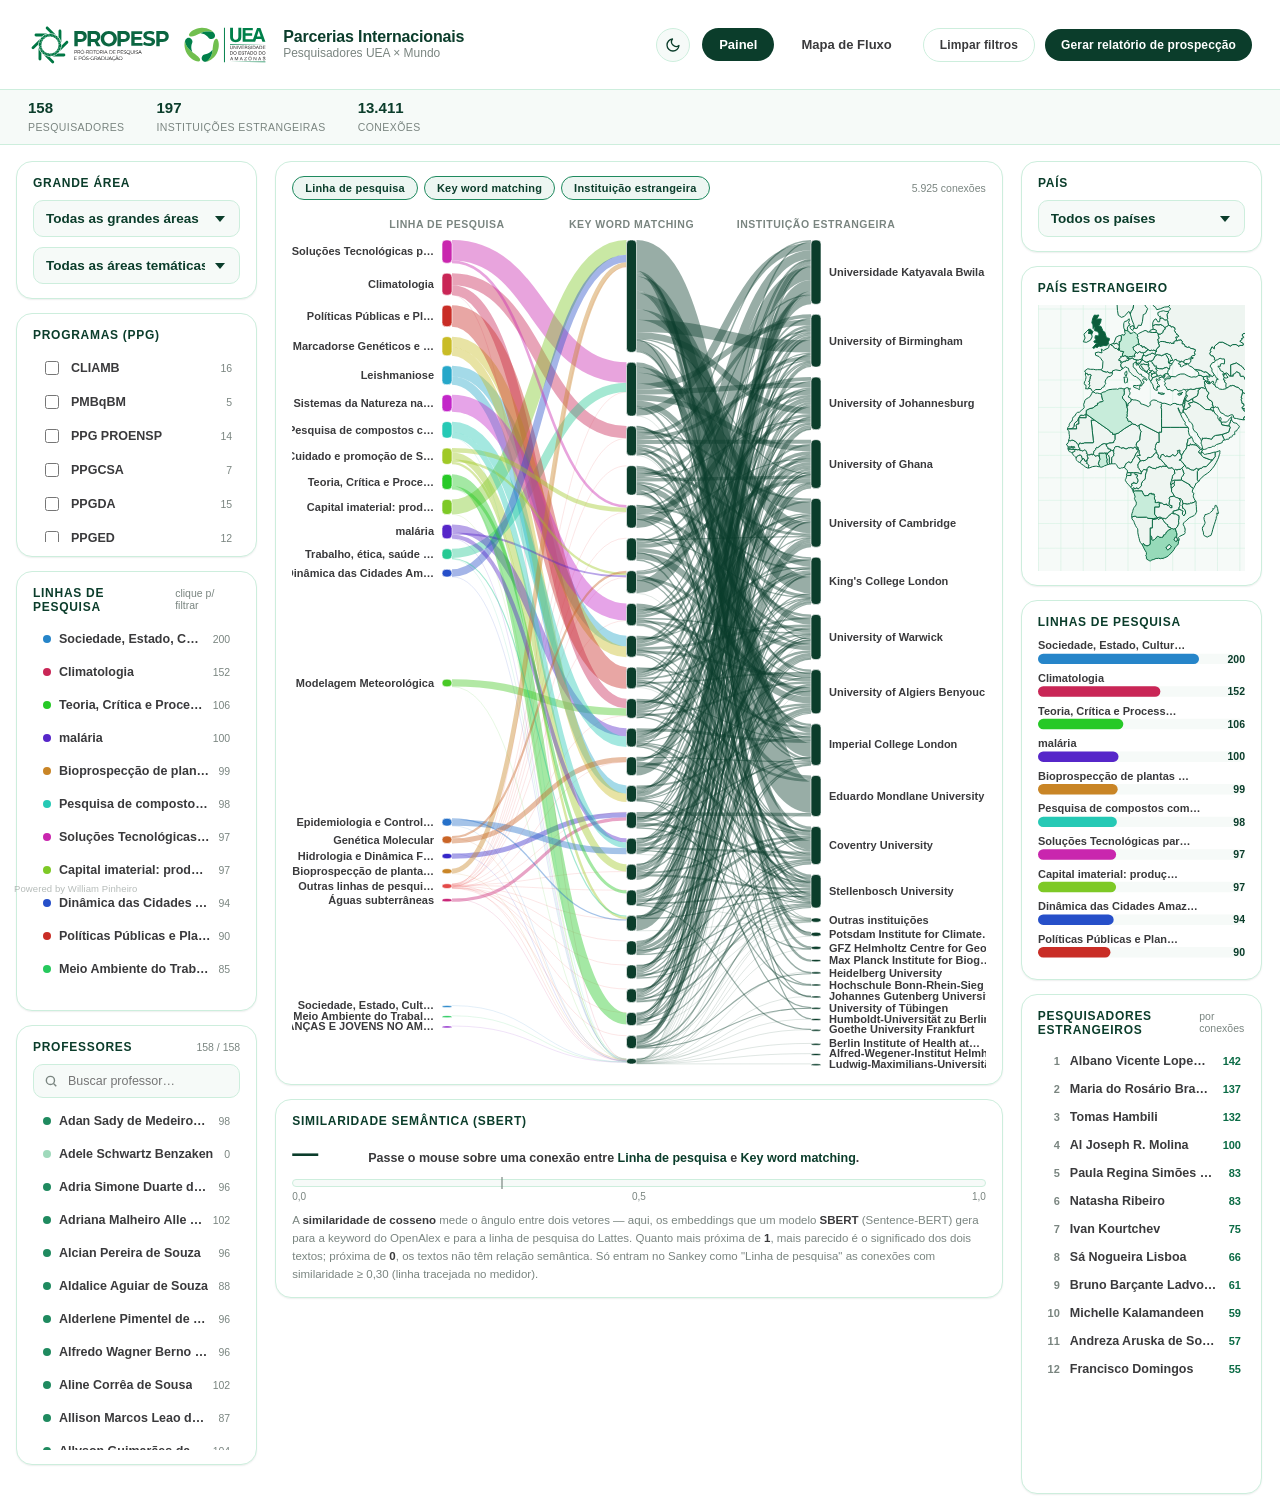
==== commit b8c508c4: "Give each Sankey research line its own color, split topbar into two bars Sankey: buildLinhaColorScal" ====
--- a/docs/index.html
+++ b/docs/index.html
@@ -5,7 +5,7 @@
 <meta name="viewport" content="width=device-width, initial-scale=1" />
 <script>(function(){var t=localStorage.getItem('gerbras-theme');if(t==='dark'||t==='light')document.documentElement.setAttribute('data-theme',t);})();</script>
 <title>PROPESP · Parcerias Internacionais UEA</title>
-<link rel="stylesheet" href="css/style.css?v=13" />
+<link rel="stylesheet" href="css/style.css?v=14" />
 </head>
 <body>
 
@@ -18,8 +18,6 @@
     </div>
   </div>
 
-  <div class="topbar__stats" id="topbar-stats"></div>
-
   <nav class="topbar__nav">
     <button type="button" id="theme-toggle" class="theme-toggle" aria-label="Alternar tema">
       <svg class="icon-sun" viewBox="0 0 24 24" fill="none" stroke="currentColor" stroke-width="2" stroke-linecap="round"><circle cx="12" cy="12" r="4"/><path d="M12 2v2M12 20v2M4.93 4.93l1.41 1.41M17.66 17.66l1.41 1.41M2 12h2M20 12h2M4.93 19.07l1.41-1.41M17.66 6.34l1.41-1.41"/></svg>
@@ -31,6 +29,8 @@
     <button class="btn" id="btn-report">Gerar relatório de prospecção</button>
   </nav>
 </header>
+
+<div class="statbar" id="topbar-stats"></div>
 
 <main class="layout">
 
@@ -163,7 +163,7 @@
 <script src="lib/d3.v7.min.js"></script>
 <script src="lib/d3-sankey.min.js"></script>
 <script src="lib/topojson-client.min.js"></script>
-<script src="js/common.js?v=13"></script>
+<script src="js/common.js?v=14"></script>
 <script src="js/charts.js?v=13"></script>
 <script src="js/report.js?v=13"></script>
 <script src="js/page1.js?v=14"></script>
--- a/docs/css/style.css
+++ b/docs/css/style.css
@@ -200,8 +200,17 @@
 .topbar__link:hover { background: var(--surface-hover); border-color: var(--border-hairline); }
 .topbar__link.is-active { background: var(--ink-primary); color: var(--ink-on-accent); }
 
-.topbar__stats { display: flex; gap: 22px; margin-right: 6px; }
-.topbar__stat { text-align: right; line-height: 1.1; }
+/* segunda barra, logo abaixo do topbar — só os cards de estatística
+   (Pesquisadores / Instituições estrangeiras / Conexões etc.) */
+.statbar {
+  display: flex; align-items: center; gap: 32px;
+  min-height: 40px;
+  padding: 10px 28px;
+  background: var(--surface-alt);
+  border-bottom: 1px solid var(--border-hairline);
+  position: relative; z-index: 19;
+}
+.topbar__stat { text-align: left; line-height: 1.1; }
 .topbar__stat b { display: block; font-size: 15px; color: var(--ink-primary); font-variant-numeric: tabular-nums; }
 .topbar__stat small { font-size: 10.5px; color: var(--ink-muted); text-transform: uppercase; letter-spacing: 0.04em; }
 
@@ -517,7 +526,7 @@
   from { opacity: 0; transform: translateY(10px); }
   to { opacity: 1; transform: translateY(0); }
 }
-.panel, .topbar { animation: rise-in var(--dur-slow) var(--ease) both; }
+.panel, .topbar, .statbar { animation: rise-in var(--dur-slow) var(--ease) both; }
 .col:nth-child(1) .panel:nth-child(1) { animation-delay: 20ms; }
 .col:nth-child(1) .panel:nth-child(2) { animation-delay: 60ms; }
 .col:nth-child(1) .panel:nth-child(3) { animation-delay: 100ms; }
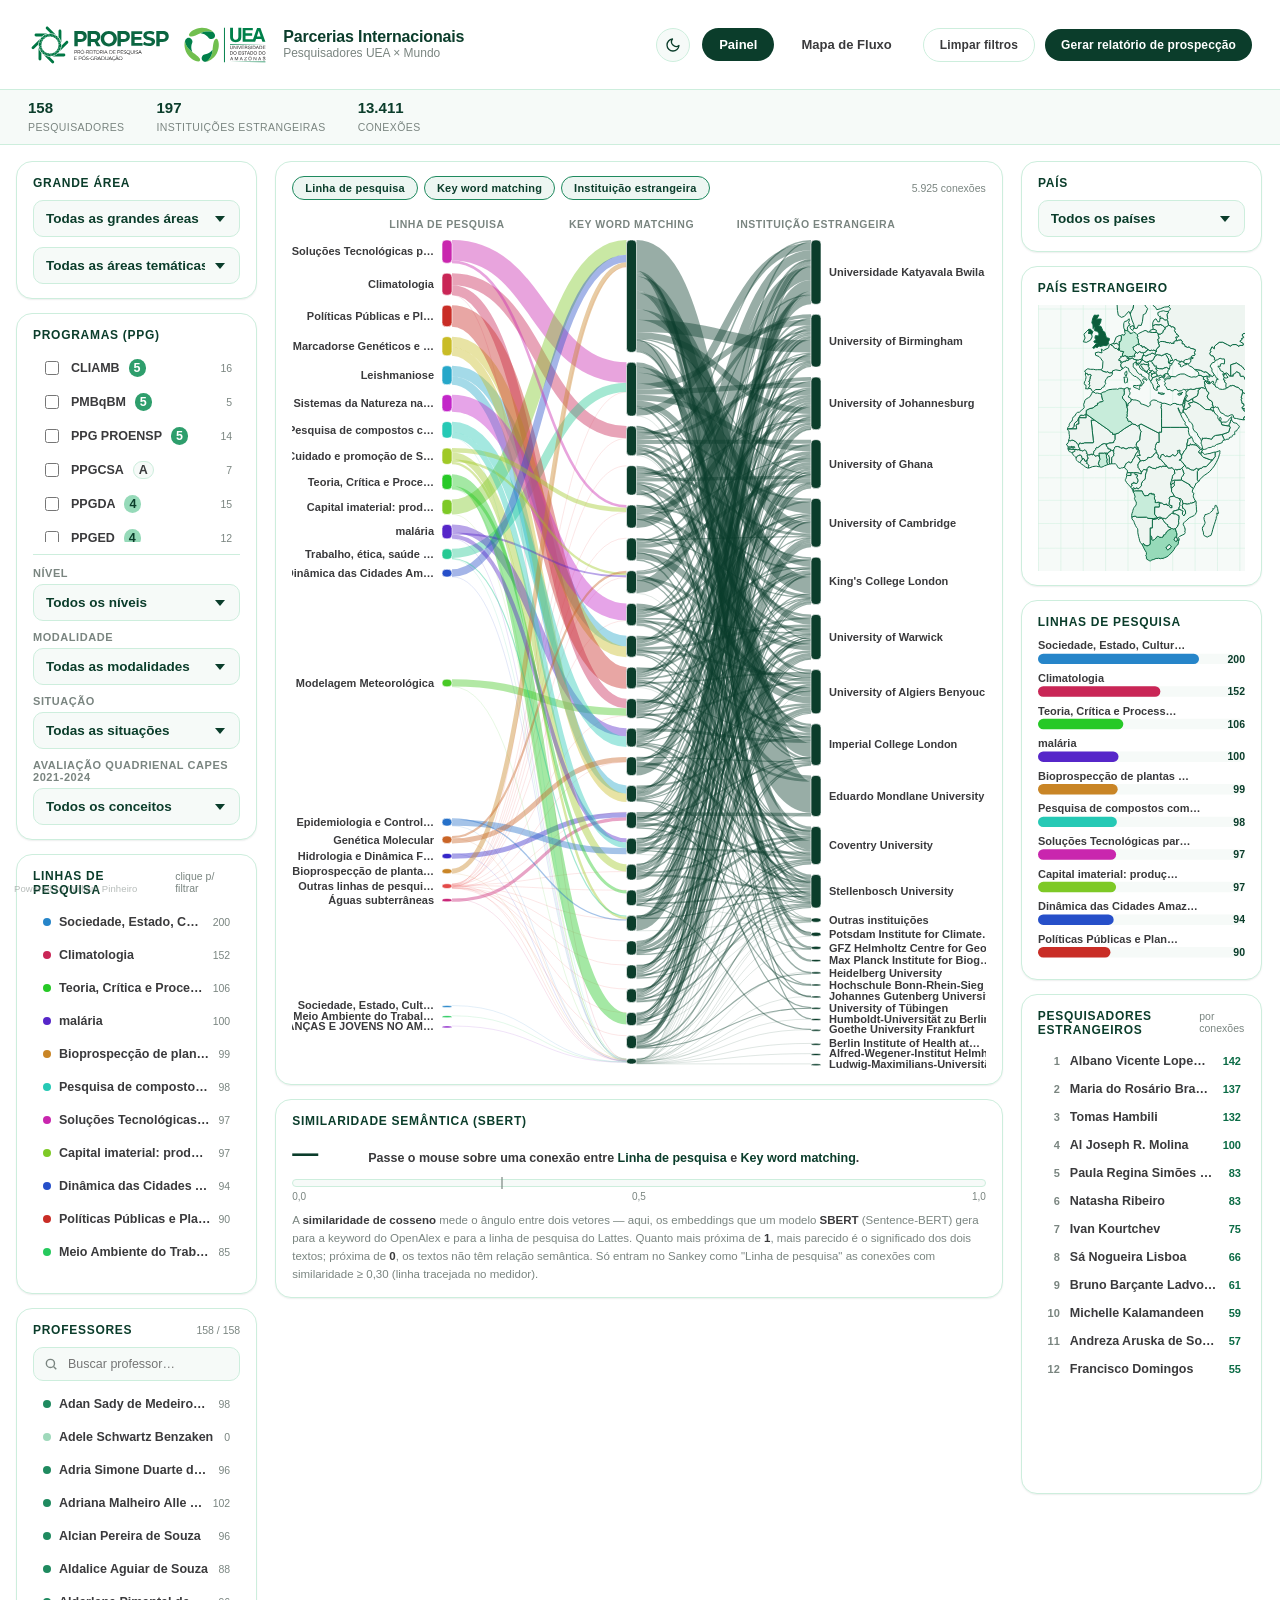
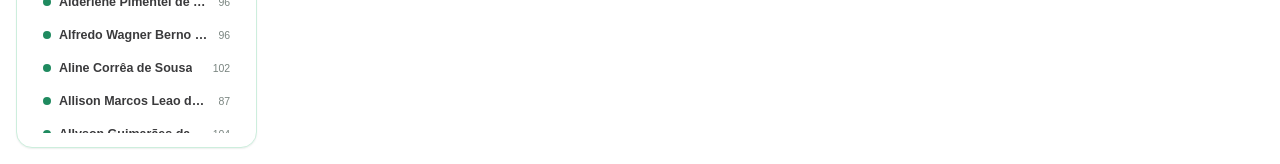
==== commit 4a0ce475: "Add CAPES quadrennial grade badges and filters to PPG panel Exports Conceitos PPGs - UEA.xlsx into d" ====
--- a/docs/index.html
+++ b/docs/index.html
@@ -5,7 +5,7 @@
 <meta name="viewport" content="width=device-width, initial-scale=1" />
 <script>(function(){var t=localStorage.getItem('gerbras-theme');if(t==='dark'||t==='light')document.documentElement.setAttribute('data-theme',t);})();</script>
 <title>PROPESP · Parcerias Internacionais UEA</title>
-<link rel="stylesheet" href="css/style.css?v=14" />
+<link rel="stylesheet" href="css/style.css?v=15" />
 </head>
 <body>
 
@@ -51,12 +51,39 @@
       </div>
     </div>
 
-    <div class="panel" data-help="Filtra os pesquisadores pelo Programa de Pós-Graduação (PPG) da UEA ao qual estão vinculados. O número ao lado de cada item mostra quantos pesquisadores atendem também aos demais filtros ativos.">
+    <div class="panel" data-help="Filtra os pesquisadores pelo Programa de Pós-Graduação (PPG) da UEA ao qual estão vinculados. O número ao lado de cada item mostra quantos pesquisadores atendem também aos demais filtros ativos. A nota ao lado do nome é o conceito CAPES do PPG na Avaliação Quadrienal 2021-2024.">
       <div class="panel__header">
         <span class="panel__title">Programas (PPG)</span>
         <span class="panel__hint" id="ppg-count-hint"></span>
       </div>
       <div class="checklist" id="filter-ppg-list"></div>
+
+      <div class="capes-filters" data-help="Filtra os PPGs (e, por consequência, os pesquisadores) pelos atributos cadastrados na Avaliação Quadrienal CAPES 2021-2024: nível do curso, modalidade, situação e conceito obtido.">
+        <div class="field">
+          <label>Nível</label>
+          <select id="filter-nivel" class="dropdown">
+            <option value="">Todos os níveis</option>
+          </select>
+        </div>
+        <div class="field">
+          <label>Modalidade</label>
+          <select id="filter-modalidade" class="dropdown">
+            <option value="">Todas as modalidades</option>
+          </select>
+        </div>
+        <div class="field">
+          <label>Situação</label>
+          <select id="filter-situacao" class="dropdown">
+            <option value="">Todas as situações</option>
+          </select>
+        </div>
+        <div class="field">
+          <label>Avaliação quadrienal CAPES 2021-2024</label>
+          <select id="filter-conceito" class="dropdown">
+            <option value="">Todos os conceitos</option>
+          </select>
+        </div>
+      </div>
     </div>
 
     <div class="panel panel--grow" style="height:440px;" data-help="Lista as linhas de pesquisa (keywords do Lattes) dos pesquisadores da UEA que atendem aos filtros ativos. Clique numa linha para filtrar o painel só por ela — o número ao lado é quantas conexões internacionais aquela linha tem.">
@@ -163,9 +190,9 @@
 <script src="lib/d3.v7.min.js"></script>
 <script src="lib/d3-sankey.min.js"></script>
 <script src="lib/topojson-client.min.js"></script>
-<script src="js/common.js?v=14"></script>
+<script src="js/common.js?v=16"></script>
 <script src="js/charts.js?v=13"></script>
 <script src="js/report.js?v=13"></script>
-<script src="js/page1.js?v=14"></script>
+<script src="js/page1.js?v=16"></script>
 </body>
 </html>
--- a/docs/css/style.css
+++ b/docs/css/style.css
@@ -305,9 +305,28 @@
   transition: background var(--dur-fast) var(--ease);
 }
 .checkrow:hover { background: var(--surface-hover); }
-.checkrow input { accent-color: var(--accent); width: 14px; height: 14px; cursor: pointer; }
-.checkrow span { font-size: 12.5px; font-weight: 600; color: var(--ink-secondary); }
-.checkrow small { margin-left: auto; font-size: 10.5px; color: var(--ink-muted); font-variant-numeric: tabular-nums; }
+.checkrow input { accent-color: var(--accent); width: 14px; height: 14px; cursor: pointer; flex: none; }
+.checkrow span { font-size: 12.5px; font-weight: 600; color: var(--ink-secondary); overflow: hidden; text-overflow: ellipsis; white-space: nowrap; min-width: 0; }
+.checkrow small { margin-left: auto; font-size: 10.5px; color: var(--ink-muted); font-variant-numeric: tabular-nums; flex: none; }
+.checkrow--dim { opacity: 0.42; }
+
+/* selo de conceito CAPES, ao lado do nome do PPG na checklist */
+.capes-badge {
+  flex: none; display: inline-flex; align-items: center; justify-content: center;
+  min-width: 20px; height: 18px; padding: 0 5px;
+  border-radius: var(--radius-pill); font-size: 10.5px; font-weight: 800;
+  font-variant-numeric: tabular-nums;
+}
+.capes-badge--pending {
+  background: var(--surface-alt); color: var(--ink-muted); border: 1px solid var(--border-hairline);
+}
+
+/* filtros da Avaliação Quadrienal CAPES, abaixo da checklist de PPGs */
+.capes-filters {
+  display: flex; flex-direction: column; gap: 10px;
+  margin-top: 12px; padding-top: 12px; border-top: 1px solid var(--border-hairline);
+}
+.capes-filters .field { gap: 5px; }
 
 /* listas selecionáveis (linhas de pesquisa / professores) */
 .picklist { display: flex; flex-direction: column; gap: 3px; flex: 1 1 auto; min-height: 0; overflow-y: auto; }
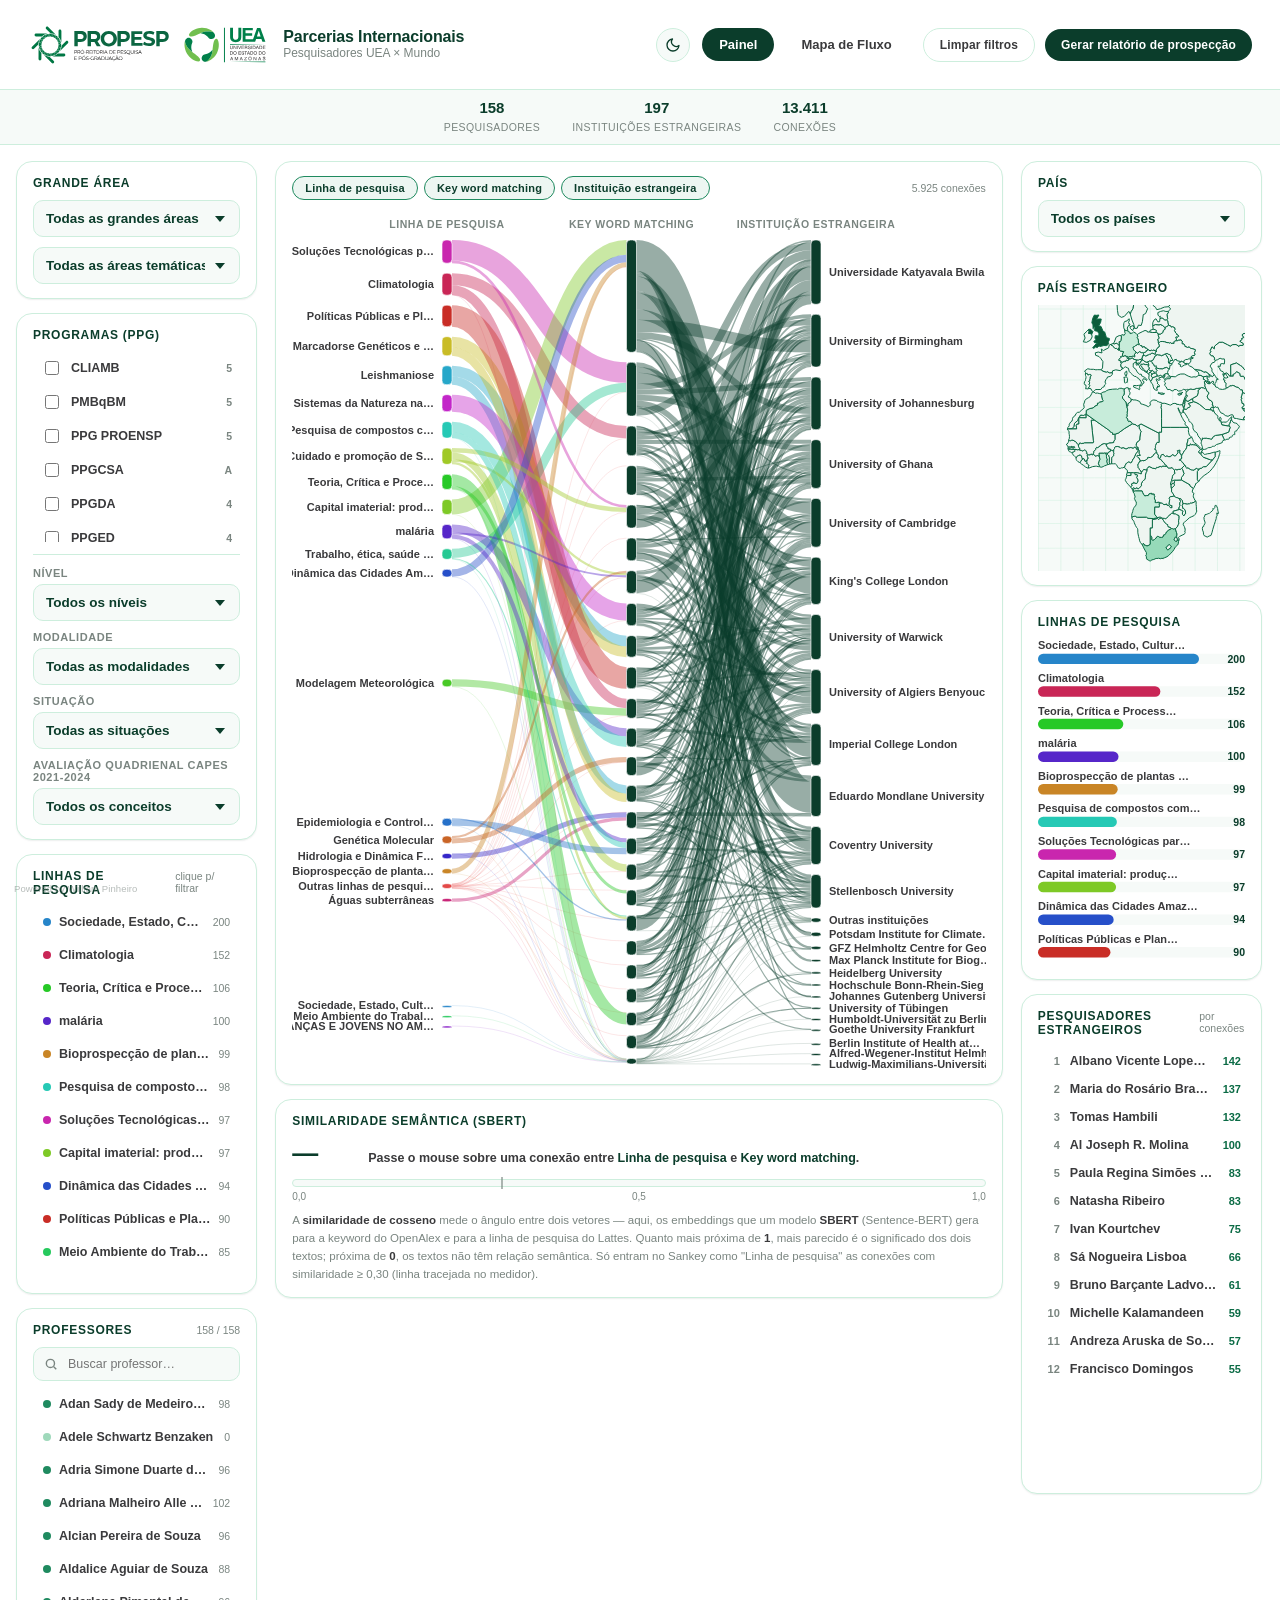
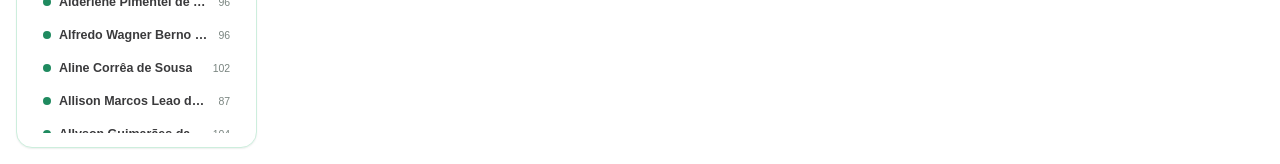
==== commit 3a56cca4: "Center topbar stat cards, simplify CAPES grade display in PPG list Centers the Pesquisadores/Institu" ====
--- a/docs/index.html
+++ b/docs/index.html
@@ -5,7 +5,7 @@
 <meta name="viewport" content="width=device-width, initial-scale=1" />
 <script>(function(){var t=localStorage.getItem('gerbras-theme');if(t==='dark'||t==='light')document.documentElement.setAttribute('data-theme',t);})();</script>
 <title>PROPESP · Parcerias Internacionais UEA</title>
-<link rel="stylesheet" href="css/style.css?v=15" />
+<link rel="stylesheet" href="css/style.css?v=16" />
 </head>
 <body>
 
@@ -51,7 +51,7 @@
       </div>
     </div>
 
-    <div class="panel" data-help="Filtra os pesquisadores pelo Programa de Pós-Graduação (PPG) da UEA ao qual estão vinculados. O número ao lado de cada item mostra quantos pesquisadores atendem também aos demais filtros ativos. A nota ao lado do nome é o conceito CAPES do PPG na Avaliação Quadrienal 2021-2024.">
+    <div class="panel" data-help="Filtra os pesquisadores pelo Programa de Pós-Graduação (PPG) da UEA ao qual estão vinculados. O número à direita de cada item é o conceito CAPES do PPG na Avaliação Quadrienal 2021-2024.">
       <div class="panel__header">
         <span class="panel__title">Programas (PPG)</span>
         <span class="panel__hint" id="ppg-count-hint"></span>
@@ -193,6 +193,6 @@
 <script src="js/common.js?v=16"></script>
 <script src="js/charts.js?v=13"></script>
 <script src="js/report.js?v=13"></script>
-<script src="js/page1.js?v=16"></script>
+<script src="js/page1.js?v=17"></script>
 </body>
 </html>
--- a/docs/css/style.css
+++ b/docs/css/style.css
@@ -203,14 +203,14 @@
 /* segunda barra, logo abaixo do topbar — só os cards de estatística
    (Pesquisadores / Instituições estrangeiras / Conexões etc.) */
 .statbar {
-  display: flex; align-items: center; gap: 32px;
+  display: flex; align-items: center; justify-content: center; gap: 32px;
   min-height: 40px;
   padding: 10px 28px;
   background: var(--surface-alt);
   border-bottom: 1px solid var(--border-hairline);
   position: relative; z-index: 19;
 }
-.topbar__stat { text-align: left; line-height: 1.1; }
+.topbar__stat { text-align: center; line-height: 1.1; }
 .topbar__stat b { display: block; font-size: 15px; color: var(--ink-primary); font-variant-numeric: tabular-nums; }
 .topbar__stat small { font-size: 10.5px; color: var(--ink-muted); text-transform: uppercase; letter-spacing: 0.04em; }
 
@@ -310,16 +310,10 @@
 .checkrow small { margin-left: auto; font-size: 10.5px; color: var(--ink-muted); font-variant-numeric: tabular-nums; flex: none; }
 .checkrow--dim { opacity: 0.42; }
 
-/* selo de conceito CAPES, ao lado do nome do PPG na checklist */
-.capes-badge {
-  flex: none; display: inline-flex; align-items: center; justify-content: center;
-  min-width: 20px; height: 18px; padding: 0 5px;
-  border-radius: var(--radius-pill); font-size: 10.5px; font-weight: 800;
-  font-variant-numeric: tabular-nums;
-}
-.capes-badge--pending {
-  background: var(--surface-alt); color: var(--ink-muted); border: 1px solid var(--border-hairline);
-}
+/* conceito CAPES, à direita do nome do PPG na checklist — mesmo padrão dos
+   demais números à direita nas listas (.checkrow small), sem círculo/pill */
+.ppg-grade { font-weight: 800; color: var(--ink-primary); }
+.ppg-grade--pending { color: var(--ink-muted); font-weight: 700; }
 
 /* filtros da Avaliação Quadrienal CAPES, abaixo da checklist de PPGs */
 .capes-filters {
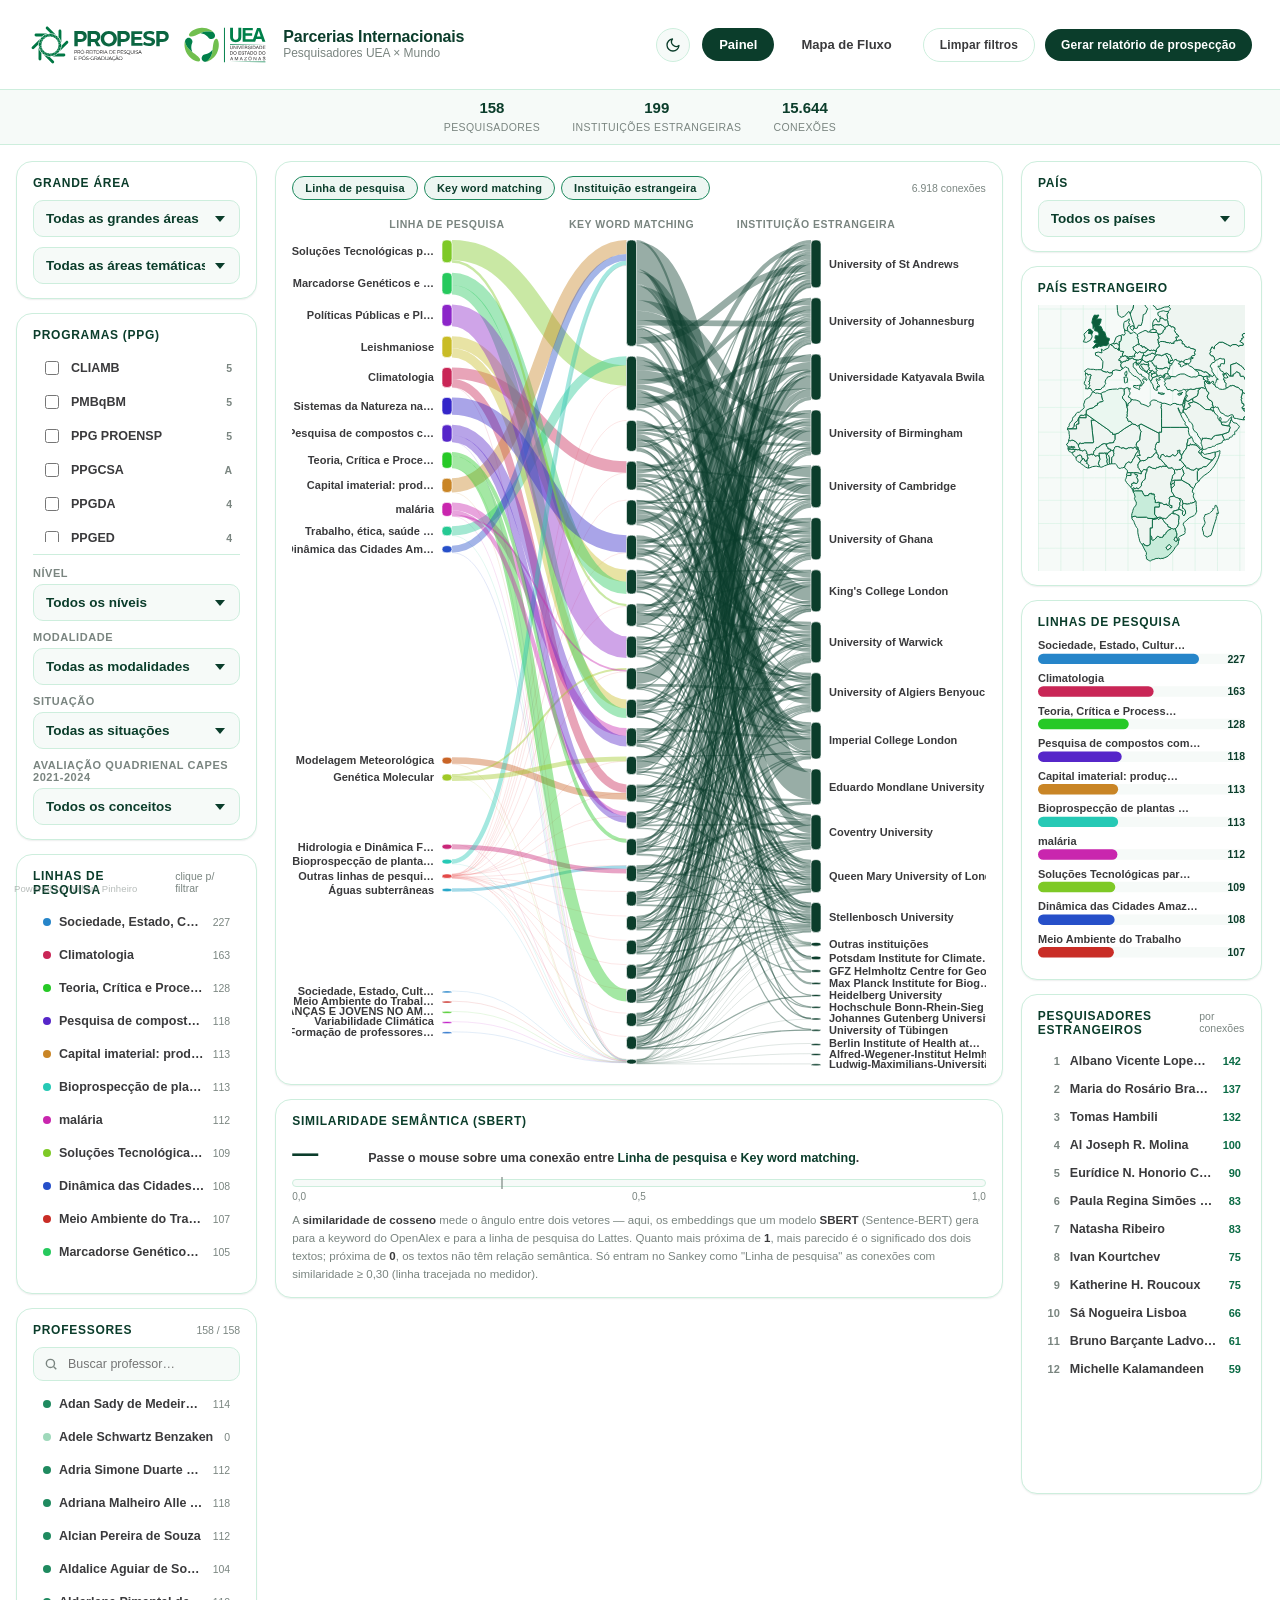
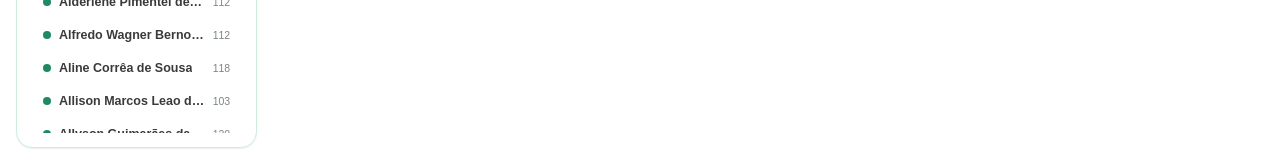
==== commit 3c5e240b: "Split "Principais linhas de pesquisa" in the report by PPG Replaces the single flat ranking of resea" ====
--- a/docs/index.html
+++ b/docs/index.html
@@ -192,7 +192,7 @@
 <script src="lib/topojson-client.min.js"></script>
 <script src="js/common.js?v=16"></script>
 <script src="js/charts.js?v=13"></script>
-<script src="js/report.js?v=13"></script>
+<script src="js/report.js?v=17"></script>
 <script src="js/page1.js?v=17"></script>
 </body>
 </html>
